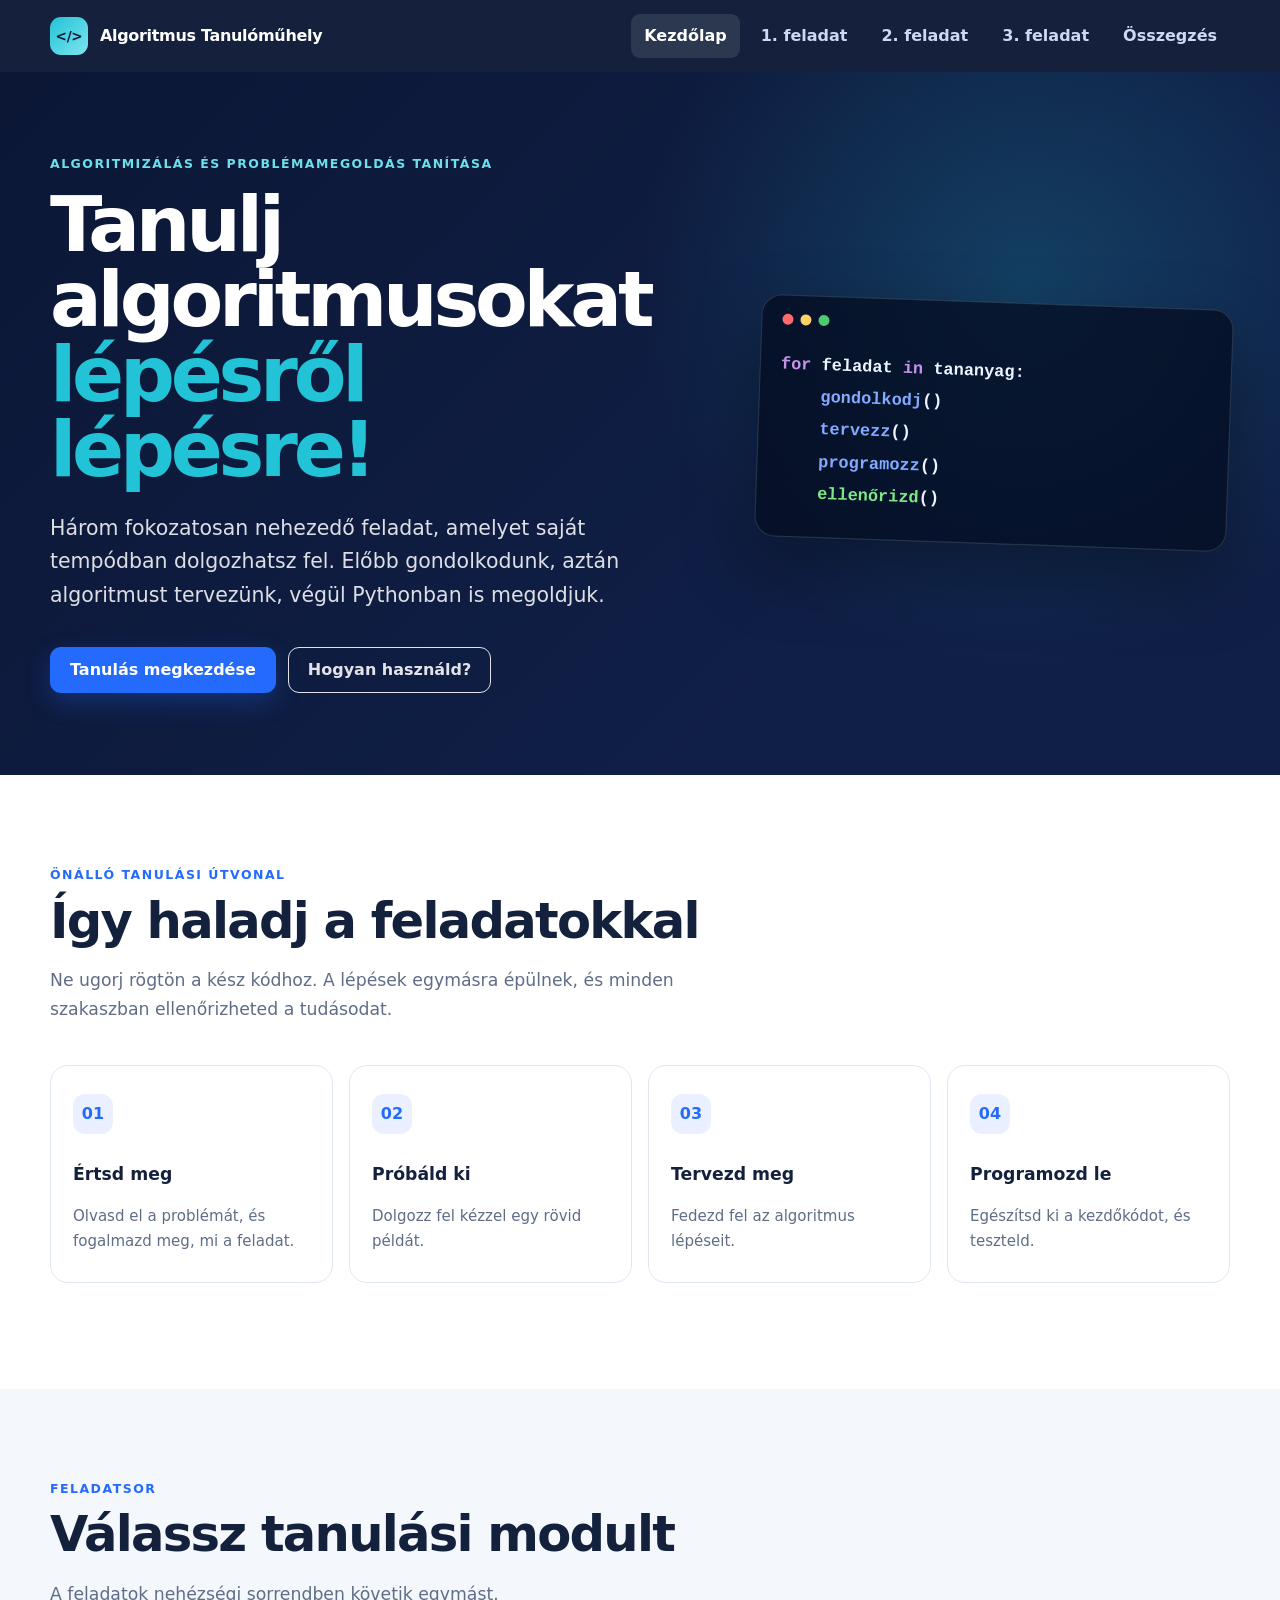
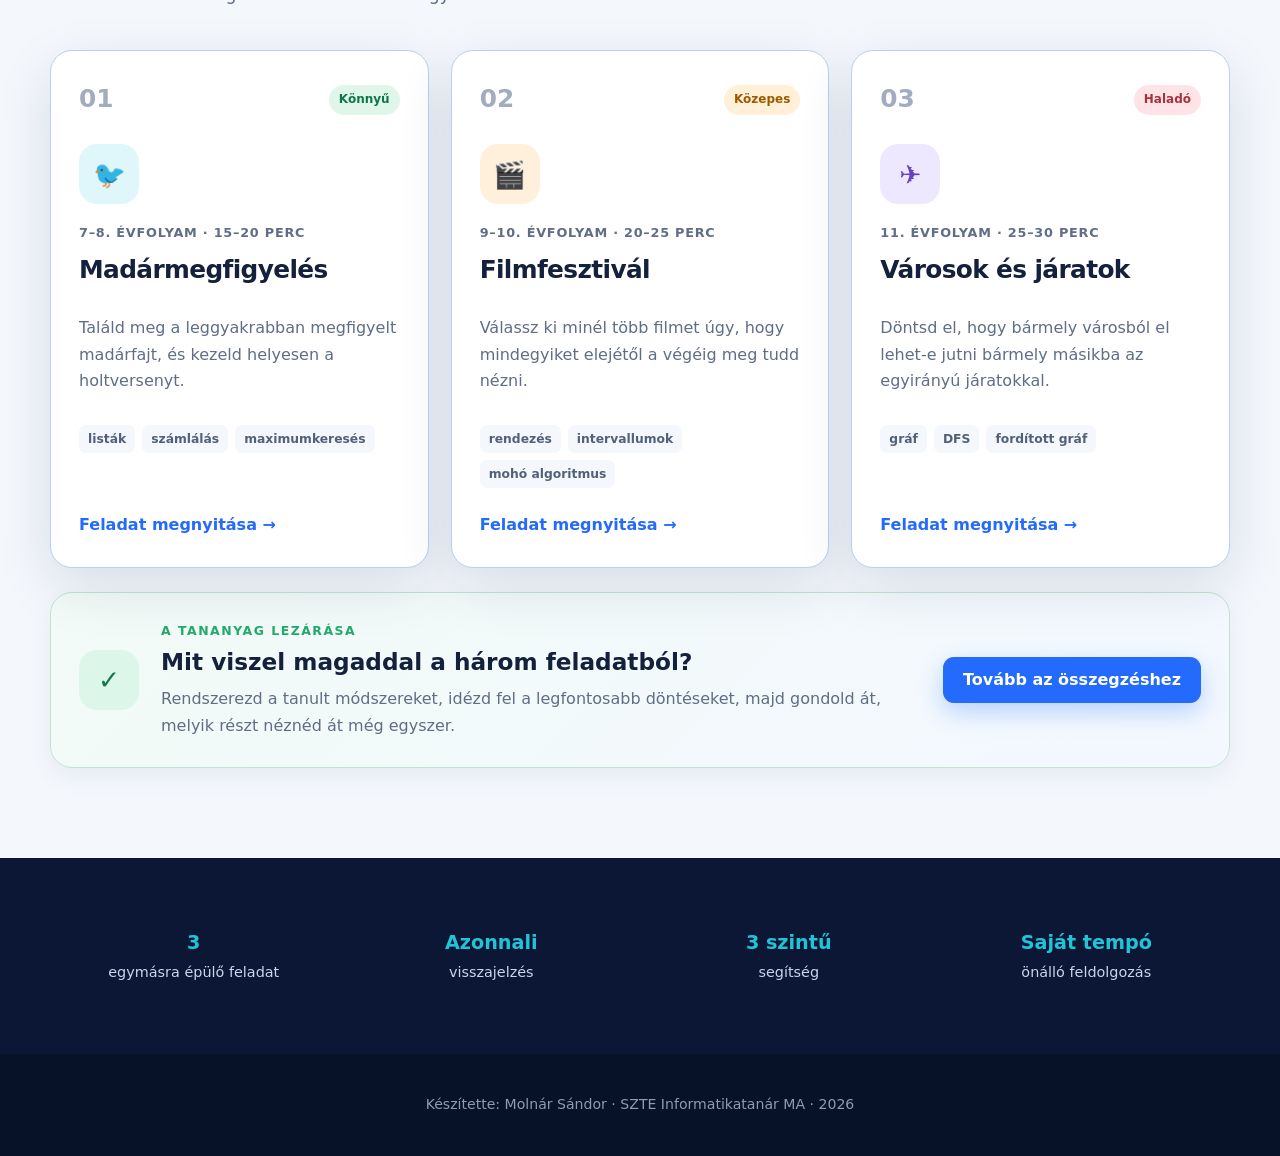
==== index.html @ 0a378efe "Add files via upload" ====
<!doctype html>
<html lang="hu">
<head>
  <meta charset="utf-8">
  <meta name="viewport" content="width=device-width, initial-scale=1">
  <meta name="description" content="Önállóan feldolgozható algoritmizálási tananyag különböző évfolyamok számára.">
  <title>Algoritmus Tanulóműhely</title>
  <link rel="stylesheet" href="styles.css">
</head>
<body>
  <a class="skip-link" href="#tartalom">Ugrás a tartalomhoz</a>
  <header class="site-header">
    <a class="brand" href="index.html" aria-label="Algoritmus Tanulóműhely kezdőlap">
      <span class="brand-mark" aria-hidden="true">&lt;/&gt;</span>
      <span>Algoritmus Tanulóműhely</span>
    </a>
    <nav class="home-nav" aria-label="Fő navigáció">
      <a class="active" href="index.html">Kezdőlap</a>
      <a href="madarmegfigyeles.html">1. feladat</a>
      <a href="filmfesztival.html">2. feladat</a>
      <a href="varosok-es-jaratok.html">3. feladat</a>
      <a href="osszegzes.html">Összegzés</a>
    </nav>
  </header>

  <main id="tartalom">
    <section class="hero">
      <div class="hero-copy">
        <p class="eyebrow">Algoritmizálás és problémamegoldás tanítása</p>
        <h1>Tanulj algoritmusokat<br><span>lépésről lépésre!</span></h1>
        <p class="lead">Három fokozatosan nehezedő feladat, amelyet saját tempódban dolgozhatsz fel. Előbb gondolkodunk, aztán algoritmust tervezünk, végül Pythonban is megoldjuk.</p>
        <div class="hero-actions">
          <a class="button primary" href="madarmegfigyeles.html">Tanulás megkezdése</a>
          <a class="button secondary" href="#hogyan">Hogyan használd?</a>
        </div>
      </div>
      <div class="hero-visual" aria-label="Az önálló tanulás négy lépése">
        <div class="code-window">
          <div class="window-dots"><i></i><i></i><i></i></div>
          <pre><code><span class="c-purple">for</span> feladat <span class="c-purple">in</span> tananyag:
    <span class="c-blue">gondolkodj</span>()
    <span class="c-blue">tervezz</span>()
    <span class="c-blue">programozz</span>()
    <span class="c-green">ellenőrizd</span>()</code></pre>
        </div>
      </div>
    </section>

    <section class="section" id="hogyan">
      <div class="section-heading">
        <p class="eyebrow">Önálló tanulási útvonal</p>
        <h2>Így haladj a feladatokkal</h2>
        <p>Ne ugorj rögtön a kész kódhoz. A lépések egymásra épülnek, és minden szakaszban ellenőrizheted a tudásodat.</p>
      </div>
      <ol class="learning-path">
        <li><span>01</span><div><strong>Értsd meg</strong><p>Olvasd el a problémát, és fogalmazd meg, mi a feladat.</p></div></li>
        <li><span>02</span><div><strong>Próbáld ki</strong><p>Dolgozz fel kézzel egy rövid példát.</p></div></li>
        <li><span>03</span><div><strong>Tervezd meg</strong><p>Fedezd fel az algoritmus lépéseit.</p></div></li>
        <li><span>04</span><div><strong>Programozd le</strong><p>Egészítsd ki a kezdőkódot, és teszteld.</p></div></li>
      </ol>
    </section>

    <section class="section tasks-section" id="feladatok">
      <div class="section-heading">
        <p class="eyebrow">Feladatsor</p>
        <h2>Válassz tanulási modult</h2>
        <p>A feladatok nehézségi sorrendben követik egymást.</p>
      </div>
      <div class="task-grid">
        <article class="task-card available">
          <div class="task-top"><span class="task-number">01</span><span class="pill easy">Könnyű</span></div>
          <div class="task-icon bird" aria-hidden="true">🐦</div>
          <p class="task-grade">7–8. évfolyam · 15–20 perc</p>
          <h3>Madármegfigyelés</h3>
          <p>Találd meg a leggyakrabban megfigyelt madárfajt, és kezeld helyesen a holtversenyt.</p>
          <ul class="tag-list" aria-label="Témakörök"><li>listák</li><li>számlálás</li><li>maximumkeresés</li></ul>
          <a class="card-link" href="madarmegfigyeles.html">Feladat megnyitása <span aria-hidden="true">→</span></a>
        </article>

        <article class="task-card available">
          <div class="task-top"><span class="task-number">02</span><span class="pill medium">Közepes</span></div>
          <div class="task-icon camera" aria-hidden="true">🎬</div>
          <p class="task-grade">9–10. évfolyam · 20–25 perc</p>
          <h3>Filmfesztivál</h3>
          <p>Válassz ki minél több filmet úgy, hogy mindegyiket elejétől a végéig meg tudd nézni.</p>
          <ul class="tag-list" aria-label="Témakörök"><li>rendezés</li><li>intervallumok</li><li>mohó algoritmus</li></ul>
          <a class="card-link" href="filmfesztival.html">Feladat megnyitása <span aria-hidden="true">→</span></a>
        </article>

        <article class="task-card available">
          <div class="task-top"><span class="task-number">03</span><span class="pill hard">Haladó</span></div>
          <div class="task-icon route" aria-hidden="true">✈️</div>
          <p class="task-grade">11. évfolyam · 25–30 perc</p>
          <h3>Városok és járatok</h3>
          <p>Döntsd el, hogy bármely városból el lehet-e jutni bármely másikba az egyirányú járatokkal.</p>
          <ul class="tag-list" aria-label="Témakörök"><li>gráf</li><li>DFS</li><li>fordított gráf</li></ul>
          <a class="card-link" href="varosok-es-jaratok.html">Feladat megnyitása <span aria-hidden="true">→</span></a>
        </article>
      </div>
      <article class="summary-card">
        <div class="task-icon summary" aria-hidden="true">✓</div>
        <div>
          <p class="eyebrow">A tananyag lezárása</p>
          <h3>Mit viszel magaddal a három feladatból?</h3>
          <p>Rendszerezd a tanult módszereket, idézd fel a legfontosabb döntéseket, majd gondold át, melyik részt néznéd át még egyszer.</p>
        </div>
        <a class="button primary" href="osszegzes.html">Tovább az összegzéshez</a>
      </article>
    </section>

    <section class="section compact-info">
      <div><strong>3</strong><span>egymásra épülő feladat</span></div>
      <div><strong>Azonnali</strong><span>visszajelzés</span></div>
      <div><strong>3 szintű</strong><span>segítség</span></div>
      <div><strong>Saját tempó</strong><span>önálló feldolgozás</span></div>
    </section>
  </main>

  <footer>
    <p>Készítette: Molnár Sándor · SZTE Informatikatanár MA · 2026</p>
  </footer>
</body>
</html>
---- styles.css ----
:root {
  --navy: #0b1735;
  --navy-2: #132754;
  --blue: #246bfd;
  --cyan: #22c3d6;
  --orange: #ff9a3d;
  --green: #22a96b;
  --red: #d9535f;
  --ink: #14213d;
  --muted: #5f6d87;
  --line: #dfe6f2;
  --soft: #f4f7fc;
  --white: #fff;
  --radius: 18px;
  --shadow: 0 18px 55px rgba(15, 36, 76, .12);
}

* { box-sizing: border-box; }
html { scroll-behavior: smooth; }
body { margin: 0; font-family: Inter, ui-sans-serif, system-ui, -apple-system, BlinkMacSystemFont, "Segoe UI", sans-serif; color: var(--ink); background: var(--white); line-height: 1.65; }
a { color: var(--blue); }
button, input, textarea { font: inherit; }
button { cursor: pointer; }
.sr-only { position: absolute!important; width: 1px!important; height: 1px!important; padding: 0!important; margin: -1px!important; overflow: hidden!important; clip: rect(0,0,0,0)!important; white-space: nowrap!important; border: 0!important; }
.skip-link { position: fixed; top: -100px; left: 12px; z-index: 1000; background: white; padding: 10px 16px; border-radius: 8px; }
.skip-link:focus { top: 12px; }
.site-header { position: sticky; top: 0; z-index: 100; display: flex; justify-content: space-between; align-items: center; min-height: 72px; padding: 0 max(24px, calc((100vw - 1180px) / 2)); background: rgba(11, 23, 53, .96); color: white; backdrop-filter: blur(12px); }
.brand { display: flex; gap: 12px; align-items: center; color: white; font-weight: 800; text-decoration: none; letter-spacing: -.02em; }
.brand-mark { display: grid; place-items: center; width: 38px; height: 38px; border-radius: 11px; color: var(--navy); background: linear-gradient(135deg, var(--cyan), #7de5ef); font-size: .85rem; }
.site-header nav { display: flex; gap: 8px; }
.site-header nav a { color: #cdd8f2; text-decoration: none; padding: 9px 13px; border-radius: 9px; font-weight: 650; }
.site-header nav a:hover, .site-header nav a.active { color: white; background: rgba(255,255,255,.1); }
.hero { min-height: 620px; display: grid; grid-template-columns: 1.15fr .85fr; gap: 70px; align-items: center; padding: 82px max(24px, calc((100vw - 1180px) / 2)); color: white; background: radial-gradient(circle at 80% 30%, rgba(34,195,214,.2), transparent 34%), linear-gradient(135deg, var(--navy), #101f47 70%); overflow: hidden; }
.hero h1 { margin: 12px 0 24px; font-size: clamp(2.7rem, 6vw, 5.3rem); line-height: .98; letter-spacing: -.055em; }
.hero h1 span { color: var(--cyan); }
.eyebrow { margin: 0 0 8px; color: var(--blue); font-weight: 800; text-transform: uppercase; letter-spacing: .12em; font-size: .78rem; }
.hero .eyebrow, .lesson-hero .eyebrow { color: #6de0ed; }
.lead { font-size: clamp(1.05rem, 2vw, 1.28rem); color: inherit; opacity: .86; max-width: 720px; }
.hero-actions { display: flex; flex-wrap: wrap; gap: 12px; margin-top: 34px; }
.button { display: inline-flex; align-items: center; justify-content: center; min-height: 46px; padding: 0 19px; border: 1px solid transparent; border-radius: 11px; font-weight: 800; text-decoration: none; }
.button.primary { color: white; background: var(--blue); box-shadow: 0 9px 24px rgba(36,107,253,.28); }
.button.primary:hover { background: #1559e8; }
.button.secondary { color: inherit; background: transparent; border-color: currentColor; opacity: .88; }
.code-window { transform: rotate(2deg); padding: 18px 20px 26px; border: 1px solid rgba(255,255,255,.14); border-radius: 20px; background: rgba(3,10,30,.72); box-shadow: 0 30px 70px rgba(0,0,0,.35); }
.window-dots { display: flex; gap: 7px; margin-bottom: 24px; }.window-dots i { width: 11px; height: 11px; border-radius: 50%; background: #ff6b6b; }.window-dots i:nth-child(2){background:#ffd166}.window-dots i:nth-child(3){background:#4ecb71}
pre { margin: 0; white-space: pre-wrap; overflow-wrap: anywhere; }
.code-window pre { font: 600 clamp(.86rem, 1.7vw, 1.06rem)/1.9 ui-monospace, SFMono-Regular, Consolas, monospace; color: #edf4ff; }.c-purple{color:#c792ea}.c-blue{color:#82aaff}.c-green{color:#7ee787}
.section { padding: 90px max(24px, calc((100vw - 1180px) / 2)); }
.section-heading { max-width: 700px; margin-bottom: 42px; }
.section-heading h2 { margin: 5px 0 12px; font-size: clamp(2rem, 4vw, 3.1rem); line-height: 1.12; letter-spacing: -.035em; }
.section-heading p:last-child { color: var(--muted); font-size: 1.08rem; }
.learning-path { list-style: none; padding: 0; display: grid; grid-template-columns: repeat(4,1fr); gap: 16px; counter-reset: path; }
.learning-path li { position: relative; padding: 28px 22px; border: 1px solid var(--line); border-radius: var(--radius); background: white; }
.learning-path li > span { display: inline-grid; place-items: center; width: 40px; height: 40px; margin-bottom: 26px; border-radius: 12px; background: #eaf0ff; color: var(--blue); font-weight: 900; }
.learning-path strong { font-size: 1.08rem; }.learning-path p { margin-bottom: 0; color: var(--muted); font-size: .94rem; }
.tasks-section { background: var(--soft); }
.task-grid { display: grid; grid-template-columns: repeat(3,1fr); gap: 22px; }
.task-card { display: flex; flex-direction: column; min-height: 440px; padding: 28px; border: 1px solid var(--line); border-radius: 22px; background: white; box-shadow: 0 9px 25px rgba(23,45,90,.06); }
.task-card.available { border-color: #b9cef9; box-shadow: var(--shadow); }
.task-top { display: flex; justify-content: space-between; align-items: center; }.task-number { color: #a1acc0; font-size: 1.55rem; font-weight: 900; }
.pill { padding: 5px 10px; border-radius: 99px; font-size: .75rem; font-weight: 800; }.pill.easy{color:#10764a;background:#dff6e9}.pill.medium{color:#9a5b00;background:#fff0d7}.pill.hard{color:#a5323e;background:#ffe4e7}
.task-icon { display: grid; place-items: center; width: 60px; height: 60px; margin: 24px 0 18px; border-radius: 18px; font-size: 1.65rem; }.task-icon.bird{background:#dff7fa;color:#047d8c}.task-icon.camera{background:#fff0dc;color:#9c5600}.task-icon.route{background:#eee8ff;color:#6642bd}.task-icon.summary{margin:0;background:#dcf7e9;color:#14784b;font-weight:900}
.task-grade { margin: 0; color: var(--muted); font-size: .8rem; font-weight: 750; text-transform: uppercase; letter-spacing: .06em; }
.task-card h3 { margin: 7px 0 8px; font-size: 1.55rem; letter-spacing: -.025em; }.task-card > p:not(.task-grade){color:var(--muted)}
.summary-card{display:grid;grid-template-columns:auto 1fr auto;gap:22px;align-items:center;margin-top:24px;padding:28px;border:1px solid #bde5d0;border-radius:22px;background:linear-gradient(135deg,#f2fbf7,#f3f8ff);box-shadow:0 9px 25px rgba(23,45,90,.06)}.summary-card h3{margin:2px 0 5px;font-size:1.45rem}.summary-card p{margin:0;color:var(--muted)}.summary-card .eyebrow{color:var(--green)}
.summary-page{background:var(--soft)}.summary-main{max-width:980px;margin:0 auto;padding:55px 24px 90px}.summary-hero{padding:48px;border-radius:24px;color:white;background:radial-gradient(circle at 90% 20%,rgba(34,195,214,.25),transparent 28%),linear-gradient(135deg,var(--navy),var(--navy-2));box-shadow:var(--shadow)}.summary-hero h1{margin:6px 0 14px;font-size:clamp(2.5rem,6vw,4.4rem);line-height:1;letter-spacing:-.05em}.summary-section{margin-top:28px;padding:36px;border:1px solid var(--line);border-radius:22px;background:white;box-shadow:0 10px 32px rgba(24,47,92,.055)}.summary-section h2{margin:3px 0 18px;font-size:clamp(1.7rem,4vw,2.35rem);line-height:1.15}.method-grid{display:grid;grid-template-columns:repeat(3,1fr);gap:14px}.method-card{padding:20px;border:1px solid var(--line);border-radius:14px;background:#fafcff}.method-card span{font-size:1.8rem}.method-card h3{margin:8px 0 5px}.method-card p{margin:0;color:var(--muted)}.recall-list details{margin:12px 0;border:1px solid var(--line);border-radius:12px;background:#fafcff}.recall-list summary{padding:17px;cursor:pointer;font-weight:850}.recall-list details div{padding:0 17px 17px;color:var(--muted)}.self-check{display:grid;gap:10px}.self-check label{display:block;padding:13px 15px;border:1px solid var(--line);border-radius:10px;background:#fafcff}.self-check input{margin-right:9px}.reflection-result{display:none;margin-top:14px;padding:15px;border-radius:10px;background:#edf8f3;border:1px solid #bde5d0;font-weight:750}.reflection-result.show{display:block}.transfer-question{padding:20px;border-left:4px solid var(--blue);border-radius:11px;background:#eef5ff}.summary-actions{display:flex;flex-wrap:wrap;gap:12px;margin-top:25px}
.tag-list { display: flex; flex-wrap: wrap; gap: 7px; list-style: none; padding: 0; margin: 14px 0 24px; }.tag-list li{padding:4px 9px;border-radius:7px;background:var(--soft);font-size:.77rem;font-weight:700;color:#52617a}
.card-link { margin-top: auto; font-weight: 850; text-decoration: none; }.card-link.muted{color:#9aa5b9}
.compact-info { display: grid; grid-template-columns: repeat(4,1fr); gap: 10px; padding-top: 55px; padding-bottom: 55px; background: var(--navy); color: white; }.compact-info div{text-align:center;padding:14px}.compact-info strong{display:block;color:var(--cyan);font-size:1.2rem}.compact-info span{color:#cbd5eb;font-size:.9rem}
footer { padding: 25px; text-align: center; color: #8e9bb3; background: #071127; font-size: .88rem; }

/* Lesson */
.progress-shell { position: sticky; top: 72px; z-index: 90; padding: 10px max(24px, calc((100vw - 1180px) / 2)); background: white; border-bottom: 1px solid var(--line); }
.progress-meta { display: flex; justify-content: space-between; gap: 20px; font-size: .8rem; color: var(--muted); }.progress-meta strong{color:var(--blue)}
.progress-track { height: 6px; margin-top: 7px; overflow: hidden; border-radius: 99px; background: #e8edf6; }.progress-track div{height:100%;width:0;background:linear-gradient(90deg,var(--blue),var(--cyan));transition:width .35s ease}
.lesson-layout { display: grid; grid-template-columns: 240px minmax(0, 860px); gap: 55px; max-width: 1180px; margin: 0 auto; padding: 55px 24px 90px; }
.lesson-nav { position: sticky; top: 135px; align-self: start; padding: 20px; border: 1px solid var(--line); border-radius: 16px; background: white; }.lesson-nav a{display:block;padding:8px 10px;border-radius:8px;color:#5d6b83;text-decoration:none;font-size:.9rem}.lesson-nav a:hover{background:var(--soft);color:var(--blue)}
.reset-progress { margin: 14px 10px 0; padding: 0; border: 0; color: #8c98ac; background: transparent; font-size: .78rem; text-decoration: underline; }
.lesson-content { min-width: 0; }
.lesson-hero { position: relative; overflow: hidden; padding: 42px; border-radius: 24px; color: white; background: radial-gradient(circle at 90% 20%,rgba(34,195,214,.25),transparent 28%),linear-gradient(135deg,var(--navy),var(--navy-2)); box-shadow: var(--shadow); }
.lesson-hero h1 { margin: 5px 0 6px; font-size: clamp(2.5rem,6vw,4.6rem); line-height:1;letter-spacing:-.05em}.lesson-meta{display:flex;flex-wrap:wrap;gap:15px;margin:22px 0 30px;color:#c9d6ef;font-size:.85rem;font-weight:700}
.goal-box { margin: 26px 0; padding: 24px; border: 1px solid rgba(255,255,255,.14); border-radius: 16px; background: rgba(255,255,255,.08); }.goal-box h2{margin-top:0;font-size:1.1rem}.check-list{padding-left:0;list-style:none}.check-list li{position:relative;padding-left:26px;margin:8px 0}.check-list li:before{content:'✓';position:absolute;left:0;color:#71e4ca;font-weight:900}
.lesson-section { scroll-margin-top: 130px; margin-top: 32px; padding: 42px; border: 1px solid var(--line); border-radius: 22px; background: white; box-shadow: 0 10px 32px rgba(24,47,92,.055); }.lesson-section h2{margin:4px 0 18px;font-size:clamp(1.7rem,4vw,2.45rem);line-height:1.15;letter-spacing:-.035em}.lesson-section h3{margin-top:28px}.step-kicker{margin:0;color:var(--blue);font-size:.78rem;font-weight:850;text-transform:uppercase;letter-spacing:.1em}
.mark-done { margin-top: 22px; padding: 10px 15px; border: 1px solid #b9c9e8; border-radius: 9px; color: var(--blue); background: #f4f7ff; font-weight: 800; }.mark-done.done{color:#0f7449;border-color:#aadfc3;background:#e9f8f0}.mark-done.done:before{content:'✓ ';}
.callout { display:flex;gap:17px;margin:24px 0;padding:20px;border-radius:14px;background:#eef8fa;border-left:5px solid var(--cyan)}.callout>span{font-size:1.6rem}.callout p{margin:.25rem 0 0}
.io-grid { display:grid;grid-template-columns:1.4fr .6fr;gap:15px;margin:22px 0}.io-card{padding:20px;border:1px solid var(--line);border-radius:14px;background:#fafcff}.io-card>span{display:block;color:var(--muted);font-size:.76rem;font-weight:800;text-transform:uppercase}.io-card strong{display:block;font-size:1.6rem}.io-card code{display:block;margin:7px 0;padding:10px;border-radius:8px;color:white;background:var(--navy)}.io-card p{margin-bottom:0;color:var(--muted);font-size:.9rem}.io-card.output{background:#effaf5;border-color:#c2e8d4}.io-card.output strong{color:var(--green);font-size:3rem}.source-box{padding:14px 17px;border-radius:11px;background:var(--soft);font-size:.9rem}
.data-strip { display:flex;flex-wrap:wrap;gap:10px;margin:24px 0}.data-strip span{display:grid;place-items:center;width:52px;height:52px;border-radius:14px;background:var(--navy);color:white;font-size:1.25rem;font-weight:900}
.observation-strip span{transition:background .2s,transform .2s,opacity .2s,box-shadow .2s}.observation-strip span.processed{background:#60708f;opacity:.68}.observation-strip span.current{background:var(--cyan);color:var(--navy);transform:translateY(-4px) scale(1.08);box-shadow:0 8px 18px rgba(34,195,214,.35)}
.movie-list{display:grid;grid-template-columns:repeat(3,1fr);gap:12px;margin:22px 0}.movie-time-card{display:grid;grid-template-columns:1fr auto 1fr;align-items:end;gap:8px;padding:15px;border:1px solid var(--line);border-radius:12px;background:#f7f9fd;text-align:center}.movie-time-card>strong{grid-column:1/-1;color:var(--navy);font-size:.85rem}.movie-time-card span{display:flex;flex-direction:column;padding:9px;border-radius:9px;color:white;background:var(--navy)}.movie-time-card small{color:#b9c8e4;font-size:.67rem;text-transform:uppercase}.movie-time-card b{font-size:1.35rem}.movie-time-card i{align-self:center;color:var(--blue);font-style:normal;font-weight:900}.movie-schedule{display:flex;flex-wrap:wrap;gap:10px;margin:22px 0}.movie-schedule button{padding:12px 20px;border:2px solid #647696;border-radius:10px;color:white;background:#18294e;font-weight:850;cursor:default}.movie-schedule button.selected{border-color:#64dca0;background:#126744}.movie-schedule button.rejected{border-color:#ef8891;background:#702a35;opacity:.72}
.sort-actions{display:flex;flex-wrap:wrap;gap:10px;margin-bottom:22px}.sort-choice,.graph-mode{transition:background .18s,color .18s,border-color .18s,box-shadow .18s}.sort-choice.sort-active,.graph-mode.sort-active{color:#071a33!important;border-color:var(--cyan)!important;background:var(--cyan)!important;box-shadow:0 0 0 4px rgba(34,195,214,.24)}.sort-choice.sort-active::before,.graph-mode.sort-active::before{content:"✓ ";font-weight:900}.comparison-box{display:grid;grid-template-columns:1fr 1fr;gap:12px;margin:20px 0}.comparison-box>div{padding:18px;border:1px solid var(--line);border-radius:12px;background:#f8faff}.comparison-box strong,.comparison-box span{display:block}.comparison-box span{margin:5px 0;color:var(--blue);font-size:1.35rem;font-weight:900}.comparison-box p{margin-bottom:0}.program-input{display:block;width:calc(100% - 40px);min-height:115px;margin:0 20px 18px;padding:13px;border:1px solid #35496f;border-radius:9px;color:#e8f0ff;background:#050b19;font:500 .86rem/1.55 ui-monospace,SFMono-Regular,Consolas,monospace}.lab-input-label{display:block;padding:15px 20px 6px;color:#aebbd4;font-size:.76rem;font-weight:800;text-transform:uppercase}
.coding-group{margin:25px 0;padding:18px;border:1px solid #c9d7ef;border-radius:16px;background:#f6f8fc}.coding-group-title{display:flex;gap:13px;align-items:center;margin-bottom:8px}.coding-group-title>span{display:grid;place-items:center;flex:0 0 38px;width:38px;height:38px;border-radius:11px;color:white;background:var(--navy);font-weight:900}.coding-group-title strong{display:block;color:var(--navy);font-size:1.08rem}.coding-group-title p{margin:3px 0 0;color:var(--muted);font-size:.9rem}.coding-group .coding-step{background:white}.coding-step{display:grid;grid-template-columns:48px 1fr;gap:16px;margin:18px 0;padding:20px;border:1px solid var(--line);border-radius:14px;background:#fafcff}.coding-step-number{display:grid;place-items:center;width:42px;height:42px;border-radius:12px;color:white;background:var(--blue);font-weight:900}.coding-step h3{margin:1px 0 8px}.coding-step p{margin-top:0}.inline-code,.code-lines{padding:15px;border-radius:10px;color:#e8f0ff;background:var(--navy);font:500 .88rem/2 ui-monospace,SFMono-Regular,Consolas,monospace}.code-lines{overflow-x:auto;white-space:nowrap}.code-blank{width:68px;height:29px;padding:2px 6px;border:2px solid #64d7e4;border-radius:5px;color:#09213b;background:#e9fbfd;font:700 .82rem ui-monospace,SFMono-Regular,Consolas,monospace;text-align:center}.code-blank.wide{width:92px}.code-blank.code-long{width:240px;text-align:left}.code-blank.code-line-full{width:min(360px,100%);text-align:left}.code-blank.correct{border-color:#58d08f;background:#dcf7e9}.code-blank.incorrect{border-color:#f07b86;background:#ffe6e8}.code-check{margin-top:12px;padding:9px 13px;border:0;border-radius:8px;color:white;background:var(--blue);font-weight:800}.code-feedback{margin-bottom:0;font-weight:700;white-space:pre-line}.code-feedback.correct{color:var(--green)}.code-feedback.incorrect{color:var(--red)}.data-change{display:grid;grid-template-columns:1fr;gap:6px;margin-top:16px;padding:15px;border-radius:10px;background:#edf3ff}.data-change span{font-size:.75rem;font-weight:850;text-transform:uppercase;color:var(--muted)}.data-change code{padding:9px;border-radius:7px;background:white}.data-change b{color:var(--blue);font-size:1.3rem}.summary-step{border-color:#aac3f5;background:#f4f7ff}.final-program-title{margin-top:38px!important}.teacher-notes{display:grid;grid-template-columns:1fr 1fr;gap:12px;margin-top:17px}.teacher-note{margin:14px 0;border-left:4px solid #ee9b3e;border-radius:9px;background:#fff5e8}.teacher-note summary{padding:14px 16px;cursor:pointer;color:#8b4b0d;font-weight:850}.teacher-note p{margin:0;padding:0 16px 14px}.after-code-note{margin:18px 0 25px}
.program-flow{display:flex;flex-wrap:wrap;align-items:center;gap:8px;margin:22px 0;padding:15px;border-radius:12px;background:#eef3ff}.program-flow span{padding:7px 10px;border-radius:7px;color:var(--navy);background:white;font-weight:800}.program-flow b{color:var(--blue)}.program-order-note{margin-top:25px}.program-order-note strong{display:block;margin-bottom:5px}
.quiz-card,.final-quiz fieldset{margin:18px 0;padding:22px;border:1px solid var(--line);border-radius:14px;background:#fafcff}.quiz-card legend,.final-quiz legend{padding:0 6px;font-weight:850}.quiz-card label,.final-quiz label{display:block;margin:9px 0;padding:9px 11px;border-radius:8px;background:white;border:1px solid #e8edf5}.quiz-card input,.final-quiz input{margin-right:9px}.check-answer{margin-top:10px;padding:9px 13px;border:0;border-radius:8px;color:white;background:var(--blue);font-weight:800}.feedback{min-height:1.5em;margin-bottom:0;font-weight:750;white-space:pre-line}.feedback.correct{color:var(--green)}.feedback.incorrect{color:var(--red)}
.simulator{margin:25px 0;padding:25px;border-radius:17px;color:white;background:var(--navy)}.sim-header{display:flex;justify-content:space-between;gap:20px}.sim-header span{display:block;color:#aebbd5;font-size:.78rem;text-transform:uppercase}.sim-header strong{font-size:1.5rem}.counter-grid{margin:24px 0;border:1px solid rgba(255,255,255,.15);border-radius:12px;overflow:hidden}.counter-grid>div{display:grid;grid-template-columns:1.3fr repeat(5,1fr)}.counter-grid span,.counter-grid b{padding:12px;text-align:center;border-right:1px solid rgba(255,255,255,.1)}.counter-grid>div:first-child{background:rgba(255,255,255,.08)}.counter-grid b.active{background:var(--cyan);color:var(--navy)}.sim-actions{display:flex;flex-wrap:wrap;gap:10px}.simulator .button.secondary{color:white}
.algorithm-steps{display:grid;grid-template-columns:1fr 1fr;gap:12px}.algorithm-steps>div{display:flex;gap:13px;padding:17px;border:1px solid var(--line);border-radius:12px}.algorithm-steps span{flex:0 0 34px;display:grid;place-items:center;width:34px;height:34px;border-radius:10px;background:#e9efff;color:var(--blue);font-weight:900}.algorithm-steps p{margin:3px 0}
.runtime-explanation{margin-top:20px;padding:20px;border-radius:14px;background:#eef6ff;border:1px solid #c9def7}.runtime-explanation h3{margin-top:0;color:var(--navy)}.runtime-explanation p:last-child{margin-bottom:0}
.runtime-steps{margin-top:16px}.runtime-conclusion{margin-top:20px;padding:22px;border-radius:14px;color:white;background:var(--navy)}.runtime-conclusion span{display:block;color:var(--cyan);font-size:.78rem;font-weight:850;text-transform:uppercase;letter-spacing:.08em}.runtime-conclusion>strong{display:block;margin:4px 0;font-size:2.2rem;color:white}.runtime-conclusion p{margin-bottom:0;color:#d8e3f7}
.code-block{margin:20px 0;border-radius:14px;overflow:hidden;background:#0a1430;color:#e8f0ff}.code-toolbar{display:flex;justify-content:space-between;align-items:center;padding:10px 15px;background:#14234b;color:#aebbd4;font-size:.8rem}.code-toolbar button{border:0;color:#7be2ee;background:transparent;font-weight:800}.code-block pre{padding:20px;overflow:auto;font:500 .88rem/1.7 ui-monospace,SFMono-Regular,Consolas,monospace;white-space:pre}.runnable-solution{margin:24px 0;border:1px solid #9db7ed;border-radius:15px;background:#f5f8ff}.runnable-solution>summary{padding:18px 20px;cursor:pointer;color:var(--navy);font-weight:900}.runnable-solution[open]>summary{border-bottom:1px solid #cbd8f2}.runnable-solution .python-lab{margin:18px}.test-cases{padding:19px;border-radius:13px;background:var(--soft)}.test-cases h3{margin-top:0}.test-cases>p{margin-top:-4px}.test-cases .test-case{display:grid;grid-template-columns:minmax(150px,1fr) auto;align-items:center;gap:15px;padding:13px 9px;border-bottom:1px solid var(--line)}.test-cases .test-case:last-child{border-bottom:0}.test-case pre{margin:0;padding:12px 14px;overflow:auto;border-radius:9px;color:#e8f0ff;background:var(--navy);font:500 .86rem/1.45 ui-monospace,SFMono-Regular,Consolas,monospace}.test-case span{display:flex;flex-direction:column;align-items:flex-end;gap:9px}.test-case strong{color:var(--green)}.test-copy{padding:8px 11px;border:0;border-radius:8px;color:white;background:var(--blue);font-weight:800}
.python-lab{margin:24px 0;border:1px solid #243864;border-radius:16px;overflow:hidden;background:#081329;color:#eaf1ff;box-shadow:0 16px 38px rgba(8,19,41,.18)}.lab-heading{display:flex;justify-content:space-between;align-items:flex-start;gap:18px;padding:18px 20px;background:#12234a}.lab-heading h3{margin:5px 0 0;color:white}.lab-badge{color:#70e0ec;font-size:.72rem;font-weight:850;text-transform:uppercase;letter-spacing:.09em}.runtime-status{margin-top:4px;padding:5px 9px;border-radius:99px;color:#ccd6eb;background:rgba(255,255,255,.08);font-size:.73rem;font-weight:700}.runtime-status.ready{color:#74e0ad;background:rgba(34,169,107,.16)}.runtime-status.loading{color:#ffd487;background:rgba(255,154,61,.13)}.runtime-status.error{color:#ff9fa8;background:rgba(217,83,95,.13)}
.python-editor{display:block;width:100%;min-height:390px;resize:vertical;padding:20px;border:0;border-top:1px solid rgba(255,255,255,.08);border-bottom:1px solid rgba(255,255,255,.08);outline:none;color:#e8f0ff;background:#071126;font:500 .88rem/1.65 ui-monospace,SFMono-Regular,Consolas,monospace;tab-size:4}.python-editor:focus{box-shadow:inset 0 0 0 2px var(--cyan)}.lab-actions{display:flex;flex-wrap:wrap;gap:9px;padding:16px 18px}.python-lab .button{min-height:40px;padding:0 13px;font-size:.8rem}.python-lab .button.secondary{color:#d9e4f8;border-color:#536687}.test-button{color:#062016;background:#62d99c}.test-button:hover{background:#79e5ad}.python-lab button:disabled{cursor:wait;opacity:.55}.lab-note{margin:0;padding:0 20px 17px;color:#9eacc5;font-size:.8rem}.console-wrap{margin:0 18px 18px;border:1px solid #2b3d62;border-radius:11px;overflow:hidden}.console-title{display:flex;justify-content:space-between;align-items:center;padding:9px 13px;color:#aebbd4;background:#14203b;font-size:.75rem;font-weight:800;text-transform:uppercase;letter-spacing:.06em}.console-title button{border:0;color:#75dce8;background:transparent;font-size:.74rem}.python-output{min-height:95px;max-height:310px;overflow:auto;padding:15px;color:#bde9cf;background:#050b19;font:500 .82rem/1.6 ui-monospace,SFMono-Regular,Consolas,monospace;white-space:pre-wrap}.python-output.has-error{color:#ff9ca6}.python-output.tests-ok{color:#75e0a9}
.hint-stack details,.solution-box,.transfer details{margin:11px 0;border:1px solid var(--line);border-radius:11px;background:white}.hint-stack summary,.solution-box>summary,.transfer summary{padding:15px 17px;cursor:pointer;font-weight:800}.hint-stack summary span{display:inline-block;margin-right:8px;color:var(--blue)}.hint-stack details>*:not(summary),.transfer details>*:not(summary){margin:0;padding:0 17px 17px}.hint-stack pre{margin:0 17px 17px;padding:15px;border-radius:9px;color:white;background:var(--navy)}.solution-box{margin-top:25px;border-color:#b9cef9;background:#f6f8ff}.solution-content{padding:0 20px 20px}.complexity{display:grid;grid-template-columns:1fr 1fr;gap:12px}.complexity>div{padding:16px;border-radius:12px;background:white;border:1px solid var(--line)}.complexity span{display:block;color:var(--muted);font-size:.78rem;text-transform:uppercase}.complexity strong{font-size:1.5rem;color:var(--blue)}.complexity p{margin:4px 0 0;font-size:.9rem}
.final-quiz fieldset{margin-bottom:15px}.quiz-result{margin-top:18px;padding:0;border-radius:12px}.quiz-result.show{padding:18px;background:#edf8f3;border:1px solid #bde5d0}.quiz-result.needs-work{background:#fff4e7;border-color:#f3d1a6}.answer-review{margin-top:18px}.answer-review article{margin-top:12px;padding:14px;border-radius:10px;background:#fff;border-left:4px solid var(--red)}.answer-review h3,.answer-review h4{margin-top:0}.answer-review article p{margin:7px 0}.transfer{background:linear-gradient(135deg,#f7f9ff,#f1fbfc)}.challenge{display:flex;flex-wrap:wrap;gap:14px;align-items:center;padding:18px;border-radius:12px;color:white;background:var(--navy)}.challenge span{color:var(--cyan);font-weight:850}.challenge strong{margin-left:auto}.completion-message{margin-top:24px;padding:24px;text-align:center;border-radius:14px;background:#eaf9f2;border:1px solid #b6e5cd}.completion-message strong{font-size:1.4rem;color:var(--green)}
.route-map{position:relative;min-height:310px;margin:24px 0;border:1px solid var(--line);border-radius:16px;background:radial-gradient(circle at center,#f9fbff,#eef3fb);overflow:hidden}.city-node{position:absolute;display:grid;place-items:center;width:58px;height:58px;border:4px solid white;border-radius:50%;color:white;background:var(--navy);box-shadow:0 7px 18px rgba(11,23,53,.22);font-size:1.25rem;font-weight:900;z-index:2}.city-1{left:10%;top:38%}.city-2{left:38%;top:12%}.city-3{left:65%;top:38%}.city-4{left:39%;top:68%}.route-edge{position:absolute;padding:5px 8px;border-radius:7px;color:#264a85;background:#e0ebff;font-size:.78rem;font-weight:850}.e12{left:22%;top:22%}.e23{left:51%;top:22%}.e31{left:36%;top:47%}.e14{left:21%;top:65%}.e34{left:55%;top:65%}.graph-simulator .route-map{border-color:#31466e;background:radial-gradient(circle at center,#182b53,#081329)}.interactive-map .city-node{transition:transform .2s,background .2s}.interactive-map .city-node.visited{background:var(--green)}.interactive-map .city-node.current{background:var(--cyan);color:var(--navy);transform:scale(1.15)}.edge-list{position:absolute;left:18px;right:18px;bottom:15px;padding:8px 10px;border-radius:8px;color:#c8d5ed;background:rgba(0,0,0,.24);text-align:center;font:700 .78rem ui-monospace,SFMono-Regular,Consolas,monospace}.learning-note{margin:20px 0;padding:18px;border-radius:12px;background:#eef5ff;border-left:4px solid var(--blue)}

.graph-build-intro{margin-top:26px;padding-top:8px;border-top:1px solid var(--line)}.graph-build-intro h2{margin-top:22px}.builder-input{margin:18px 0 8px;padding:17px;border:1px solid var(--line);border-radius:12px;background:#fafcff}.builder-input>strong{display:block;margin-bottom:9px}.builder-input>div{display:flex;flex-wrap:wrap;gap:8px}.builder-input span{min-width:48px;padding:8px 10px;border:2px solid #d5deed;border-radius:8px;background:white;text-align:center;font:800 .88rem ui-monospace,SFMono-Regular,Consolas,monospace;transition:.2s}.builder-input .input-count{color:white;border-color:var(--navy);background:var(--navy)}.builder-input span.input-active{color:var(--navy);border-color:var(--cyan);background:#c9f5f8;transform:translateY(-3px);box-shadow:0 6px 14px rgba(34,195,214,.28)}.builder-input span.input-done{color:white;border-color:#6a7b99;background:#6a7b99}.builder-input p{margin:10px 0 0;color:var(--muted);font-size:.86rem}.graph-builder{margin:24px 0;padding:24px;border:1px solid #b9cef9;border-radius:17px;background:#f4f7ff}.builder-heading{display:flex;justify-content:space-between;gap:24px}.builder-heading span{display:block;color:var(--muted);font-size:.75rem;font-weight:800;text-transform:uppercase}.builder-heading strong{display:block;margin-top:3px;color:var(--navy)}.builder-lists{display:grid;grid-template-columns:1fr 1fr;gap:13px;margin:20px 0}.builder-lists>div{padding:17px;border:1px solid var(--line);border-radius:12px;background:white}.builder-lists h3{margin:0 0 10px;color:var(--navy)}.builder-lists p{margin:0;white-space:pre-line;font:700 .84rem/1.8 ui-monospace,SFMono-Regular,Consolas,monospace}.builder-code{min-height:74px;padding:14px;border-radius:10px;color:#e8f0ff;background:var(--navy);white-space:pre-line;font:600 .88rem/1.7 ui-monospace,SFMono-Regular,Consolas,monospace}.graph-builder .button.secondary{color:var(--navy);border-color:#7385a6}.traversal-title{margin-top:40px!important}.active-graph-view{margin:18px 0;padding:16px;border:1px solid #3e5278;border-radius:12px;background:#101f41}.active-graph-view span{display:block;color:#9fb0ce;font-size:.72rem;font-weight:800;text-transform:uppercase}.active-graph-view strong{display:block;margin:3px 0 9px;color:var(--cyan);font-size:1.2rem}.active-graph-view pre{color:#e6eefc;font:600 .82rem/1.65 ui-monospace,SFMono-Regular,Consolas,monospace}

@media (max-width: 900px) {
  .hero { grid-template-columns: 1fr; min-height: auto; padding-top: 70px; }.hero-visual{max-width:650px}.learning-path,.task-grid{grid-template-columns:1fr 1fr}.task-grid article:last-child{grid-column:1/-1}.compact-info{grid-template-columns:1fr 1fr}.lesson-layout{grid-template-columns:1fr}.lesson-nav{position:static;display:flex;flex-wrap:wrap;gap:4px}.lesson-nav .eyebrow{width:100%}.lesson-nav a{font-size:.82rem}.reset-progress{width:100%;text-align:left}.progress-shell{top:68px}
}
@media (max-width:900px){.summary-card{grid-template-columns:auto 1fr}.summary-card .button{grid-column:1/-1}.method-grid{grid-template-columns:1fr}}
@media (max-width: 620px) {
  .site-header{min-height:64px;padding:0 16px}.brand span:last-child{display:none}.site-header nav a{padding:8px}.hero{padding:58px 20px}.hero h1{font-size:2.85rem}.section{padding:65px 20px}.learning-path,.task-grid,.compact-info{grid-template-columns:1fr}.task-grid article:last-child{grid-column:auto}.compact-info{gap:0}.lesson-layout{padding:30px 14px 70px}.lesson-nav{display:none}.lesson-hero,.lesson-section{padding:25px 20px;border-radius:17px}.io-grid,.algorithm-steps,.complexity,.movie-list,.comparison-box,.teacher-notes{grid-template-columns:1fr}.sim-header{flex-direction:column}.counter-grid span,.counter-grid b{padding:9px 4px;font-size:.85rem}.test-cases .test-case{grid-template-columns:1fr;align-items:start}.test-case span{align-items:flex-start}.challenge strong{width:100%;margin:0}.progress-shell{top:64px}.progress-meta span{overflow:hidden;white-space:nowrap;text-overflow:ellipsis}.code-block pre{font-size:.78rem}.hero-actions .button{width:100%}.lab-heading{flex-direction:column}.python-editor{min-height:620px;font-size:.76rem}.lab-actions .button{width:100%}.coding-group{padding:13px}.coding-step{grid-template-columns:1fr;padding:16px}.code-blank.code-long{width:205px}.inline-code,.code-lines{font-size:.76rem}
}
@media (max-width:620px){.site-header nav a:first-child{display:none}.site-header nav{gap:1px}.site-header nav a{padding:7px 5px!important;font-size:.72rem}.summary-card{grid-template-columns:1fr;padding:22px}.summary-main{padding:30px 14px 70px}.summary-hero,.summary-section{padding:25px 20px;border-radius:17px}.summary-actions .button{width:100%}}
@media (max-width:620px){.builder-lists{grid-template-columns:1fr}.builder-heading{flex-direction:column}.graph-builder{padding:17px}.graph-builder .button{width:100%}.builder-lists p{font-size:.74rem}}
@media (max-width:620px){.home-nav a:first-child{display:none}.home-nav{gap:2px}.home-nav a{padding:8px 7px!important;font-size:.82rem}}
@media (prefers-reduced-motion: reduce) { html{scroll-behavior:auto} *,*:before,*:after{transition:none!important} }
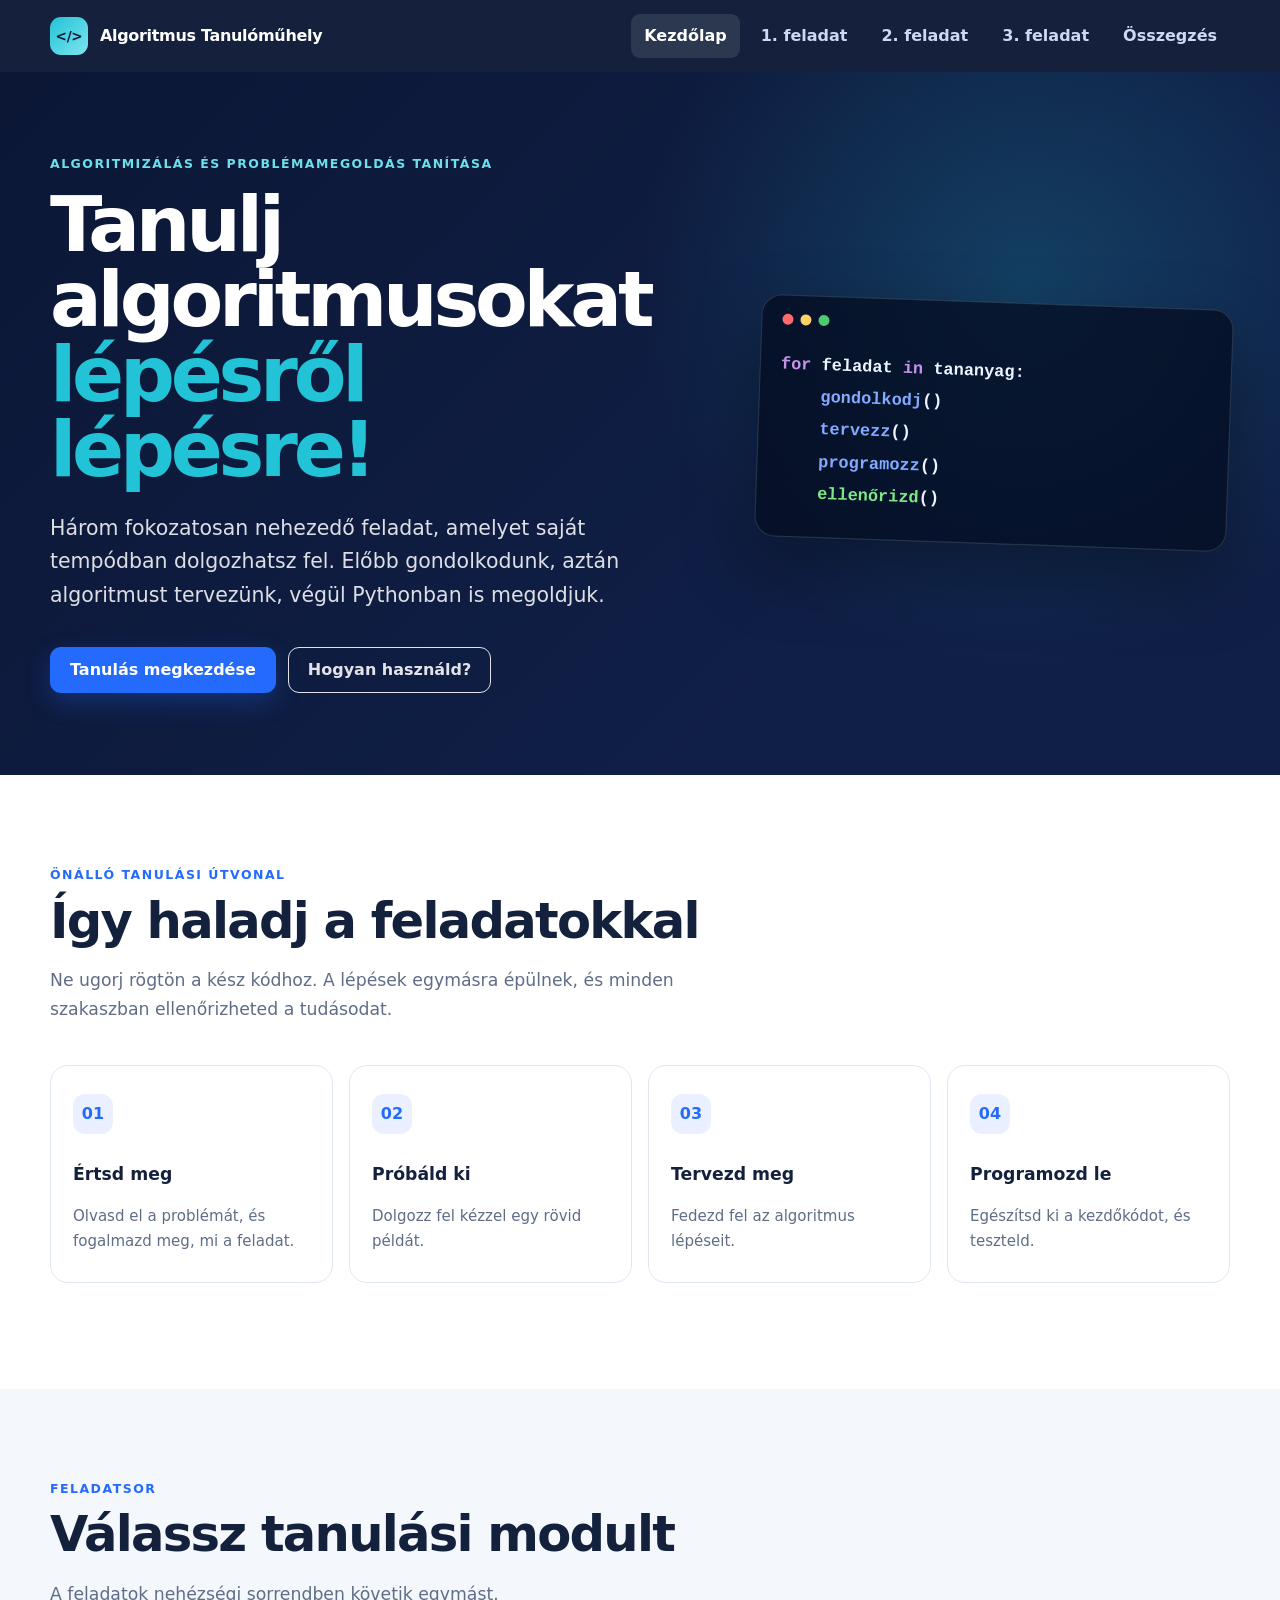
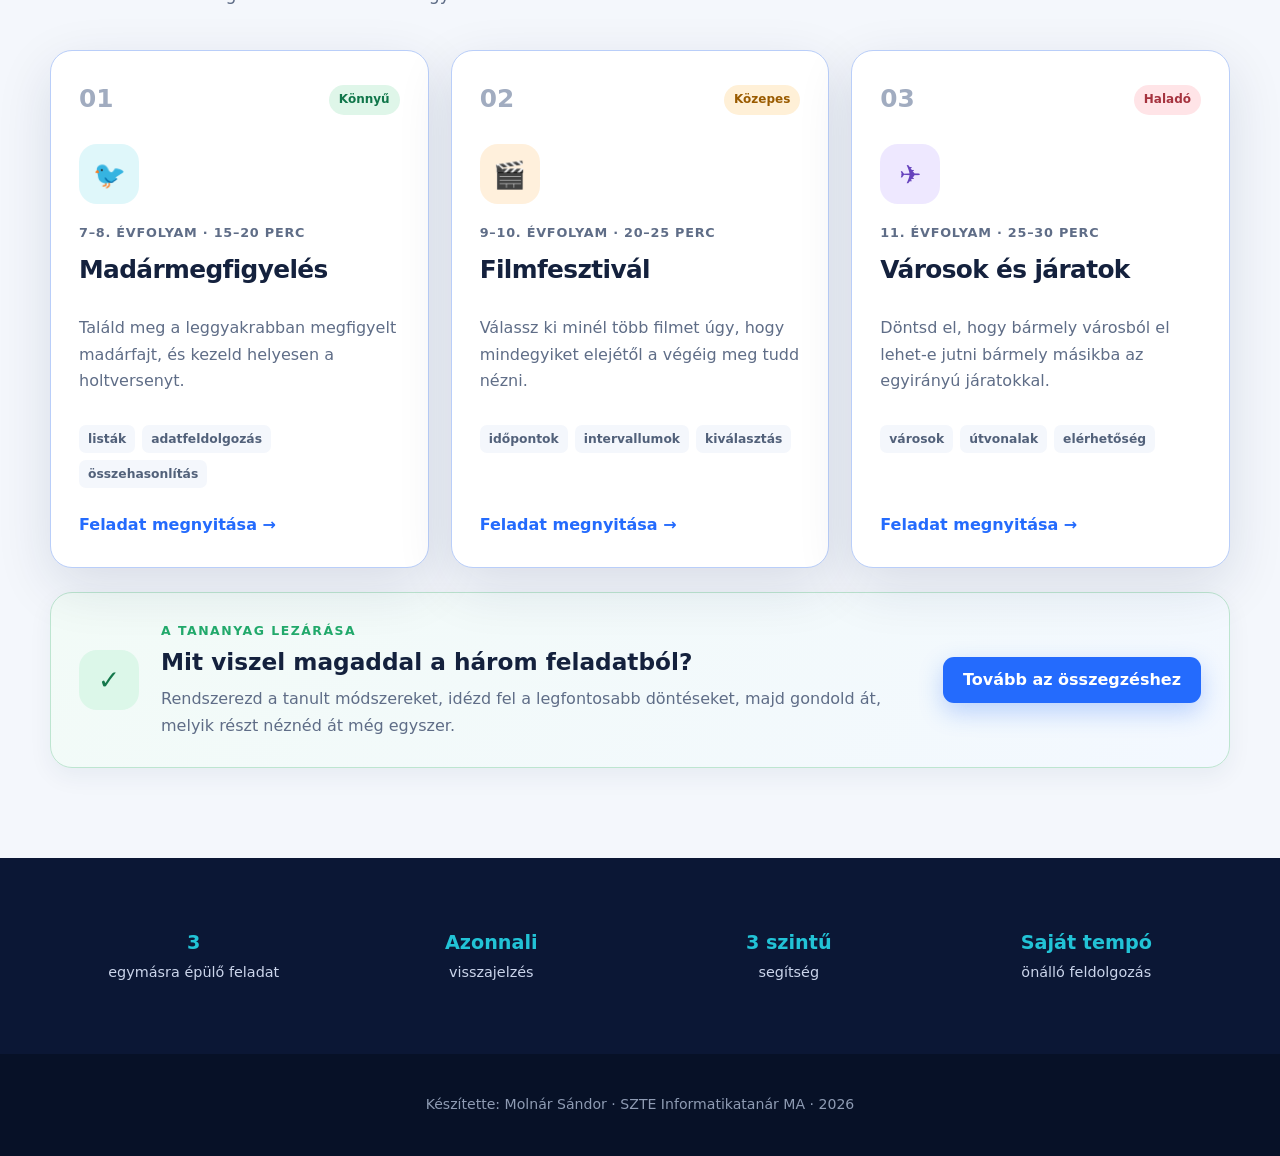
==== commit dad4cab4: "Add files via upload" ====
--- a/index.html
+++ b/index.html
@@ -73,7 +73,7 @@
           <p class="task-grade">7–8. évfolyam · 15–20 perc</p>
           <h3>Madármegfigyelés</h3>
           <p>Találd meg a leggyakrabban megfigyelt madárfajt, és kezeld helyesen a holtversenyt.</p>
-          <ul class="tag-list" aria-label="Témakörök"><li>listák</li><li>számlálás</li><li>maximumkeresés</li></ul>
+          <ul class="tag-list" aria-label="Témakörök"><li>listák</li><li>adatfeldolgozás</li><li>összehasonlítás</li></ul>
           <a class="card-link" href="madarmegfigyeles.html">Feladat megnyitása <span aria-hidden="true">→</span></a>
         </article>
 
@@ -83,7 +83,7 @@
           <p class="task-grade">9–10. évfolyam · 20–25 perc</p>
           <h3>Filmfesztivál</h3>
           <p>Válassz ki minél több filmet úgy, hogy mindegyiket elejétől a végéig meg tudd nézni.</p>
-          <ul class="tag-list" aria-label="Témakörök"><li>rendezés</li><li>intervallumok</li><li>mohó algoritmus</li></ul>
+          <ul class="tag-list" aria-label="Témakörök"><li>időpontok</li><li>intervallumok</li><li>kiválasztás</li></ul>
           <a class="card-link" href="filmfesztival.html">Feladat megnyitása <span aria-hidden="true">→</span></a>
         </article>
 
@@ -93,7 +93,7 @@
           <p class="task-grade">11. évfolyam · 25–30 perc</p>
           <h3>Városok és járatok</h3>
           <p>Döntsd el, hogy bármely városból el lehet-e jutni bármely másikba az egyirányú járatokkal.</p>
-          <ul class="tag-list" aria-label="Témakörök"><li>gráf</li><li>DFS</li><li>fordított gráf</li></ul>
+          <ul class="tag-list" aria-label="Témakörök"><li>városok</li><li>útvonalak</li><li>elérhetőség</li></ul>
           <a class="card-link" href="varosok-es-jaratok.html">Feladat megnyitása <span aria-hidden="true">→</span></a>
         </article>
       </div>
